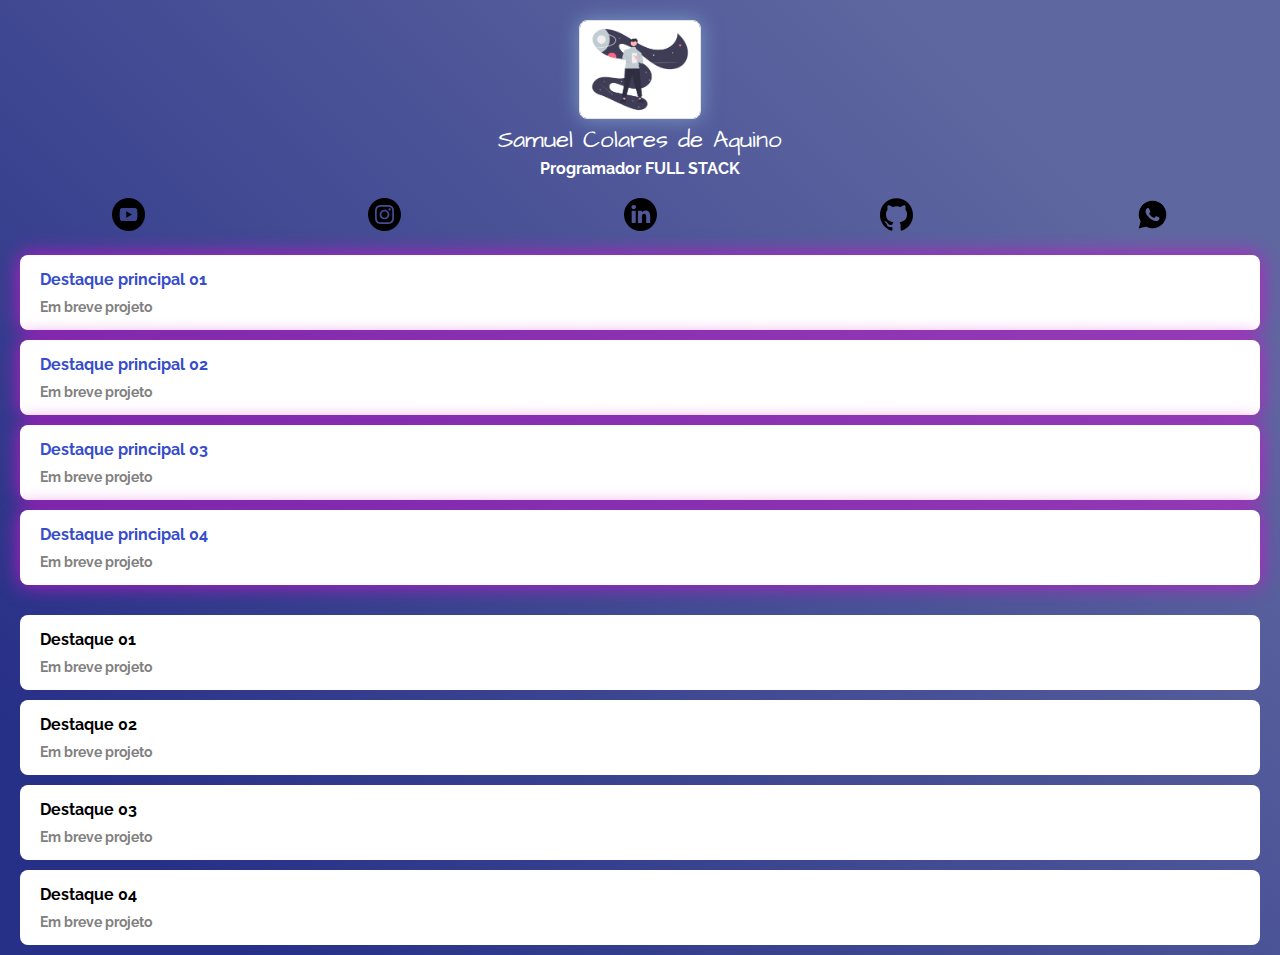
==== index.html @ 6c3ccef2 "ínicio do projeto" ====
<!DOCTYPE html>
<html lang="en">
<head>
  <meta charset="UTF-8">
  <meta name="viewport" content="width=device-width, initial-scale=1.0">
  <meta http-equiv="X-UA-Compatible" content="ie=edge">
  <title>Linktree</title>

  <link href="https://fonts.googleapis.com/css2?family=Architects+Daughter&family=Raleway&display=swap" rel="stylesheet">
  <link rel="stylesheet" href="css/style.css">

  <!-- Global site tag (gtag.js) - Google Analytics -->
  <script async src="https://www.googletagmanager.com/gtag/js?id=G-LH0NCLG7WM"></script>
  <script>
    window.dataLayer = window.dataLayer || [];
    function gtag(){dataLayer.push(arguments);}
    gtag('js', new Date());

    gtag('config', 'G-LH0NCLG7WM');
  </script>
</head>
<body>
<header>
    <div class="profile">
        <img src="img/img_profile.png" alt="profile_pic" class="avatar">
        <h1>Samuel Colares de Aquino</h1>
        <h2>Programador FULL STACK</h2>
    </div>
    <ul class="social">
        <li>
            <a href=""><img src="img/youtube.png" alt="youtube"></a>
        </li>
        <li>
            <a href=""><img src="img/insta.svg" alt="instagram"></a>
        </li>
        <li>
            <a href=""><img src="img/linkedin.svg" alt="linkedin"></a>
        </li>
        <li>
            <a href=""><img src="img/github.svg" alt="github"></a>
        </li>
        <li>
            <a href=""><img src="img/whatsapp.png" alt="whatsapp"></a>
        </li>

    </ul>
</header>
<main>
    <ul class="links-list">
        <li>
            <a href="https://cdn.dribbble.com/users/700645/screenshots/5529812/media/6a2aa7876a7af73ce98b87cf4aa4d6e6.gif" class="active">
                Destaque principal 01
                <span>Em breve projeto</span>
            </a>
        </li>
        <li>
            <a href="https://cdn.dribbble.com/users/700645/screenshots/5529812/media/6a2aa7876a7af73ce98b87cf4aa4d6e6.gif" class="active">
                Destaque principal 02
                <span>Em breve projeto</span>
            </a>
        </li>
        <li>
            <a href="https://cdn.dribbble.com/users/700645/screenshots/5529812/media/6a2aa7876a7af73ce98b87cf4aa4d6e6.gif" class="active"> 
                Destaque principal 03
                <span>Em breve projeto</span>
            </a>
        </li>
        <li>
            <a href="https://cdn.dribbble.com/users/700645/screenshots/5529812/media/6a2aa7876a7af73ce98b87cf4aa4d6e6.gif" class="active">
                Destaque principal 04
                <span>Em breve projeto</span>
            </a>
        </li>
    </ul>

    <ul class="links-list second">
        <li>
            <a href="https://cdn.dribbble.com/users/700645/screenshots/5529812/media/6a2aa7876a7af73ce98b87cf4aa4d6e6.gif">
                Destaque 01
                <span>Em breve projeto</span>
            </a>
        </li>
        <li>
            <a href="https://cdn.dribbble.com/users/700645/screenshots/5529812/media/6a2aa7876a7af73ce98b87cf4aa4d6e6.gif">
              Destaque 02
              <span>Em breve projeto</span>
            </a>
          </li>
          <li>
            <a href="https://cdn.dribbble.com/users/700645/screenshots/5529812/media/6a2aa7876a7af73ce98b87cf4aa4d6e6.gif">
              Destaque 03
              <span>Em breve projeto</span>
            </a>
          </li>
          <li>
            <a href="https://cdn.dribbble.com/users/700645/screenshots/5529812/media/6a2aa7876a7af73ce98b87cf4aa4d6e6.gif">
              Destaque 04
              <span>Em breve projeto</span>
            </a>
          </li>
    </ul>
</main>
</body>
</html>
---- css/style.css ----
*{
    margin: 0;
    padding: 0;
}


body {
    font-family: 'Raleway', sans-serif;
    color: white;
    background-image: linear-gradient(225deg, #5f67a0 17%, #273087 89%);
  }

.avatar{
    width: 120px;
    border-radius: 8px  ;
    border: 1.4px solid rgb(231, 226, 226);
    box-shadow: 0 0 20px rgba(121,155,196,1);
}

h1{
    font-family: 'Architects Daughter', cursive;
    font-weight: 100;
    font-size:24px;
    margin-bottom: 2px;
}

h2{
    font-size: 16px;
}

.profile {
    margin-top: 20px;
    text-align: center;
  }

.social{
    display: flex;
    justify-content: space-around;
    list-style: none;
    margin: 20px 0;
}

.social img{
    width: 33px;
}

.links-list{
    list-style: none;
}

.links-list li{
    margin:10px 20px;
    
}

.links-list li a {
    display: block;
    background: white;
    padding: 15px 20px;
    border-radius: 8px;
    text-decoration: none;
    color: black;
    font-weight: bold;
  }

  .links-list li a span {
    color: grey;
    display: block;
    margin-top: 10px;
    font-size: 14px;
  }

.links-list li a.active {
    box-shadow: 0 0 20px rgb(196, 23, 202);
    color: rgb(54,77,204);
  }
  
  .links-list.second {
    margin-top: 30px;
  }
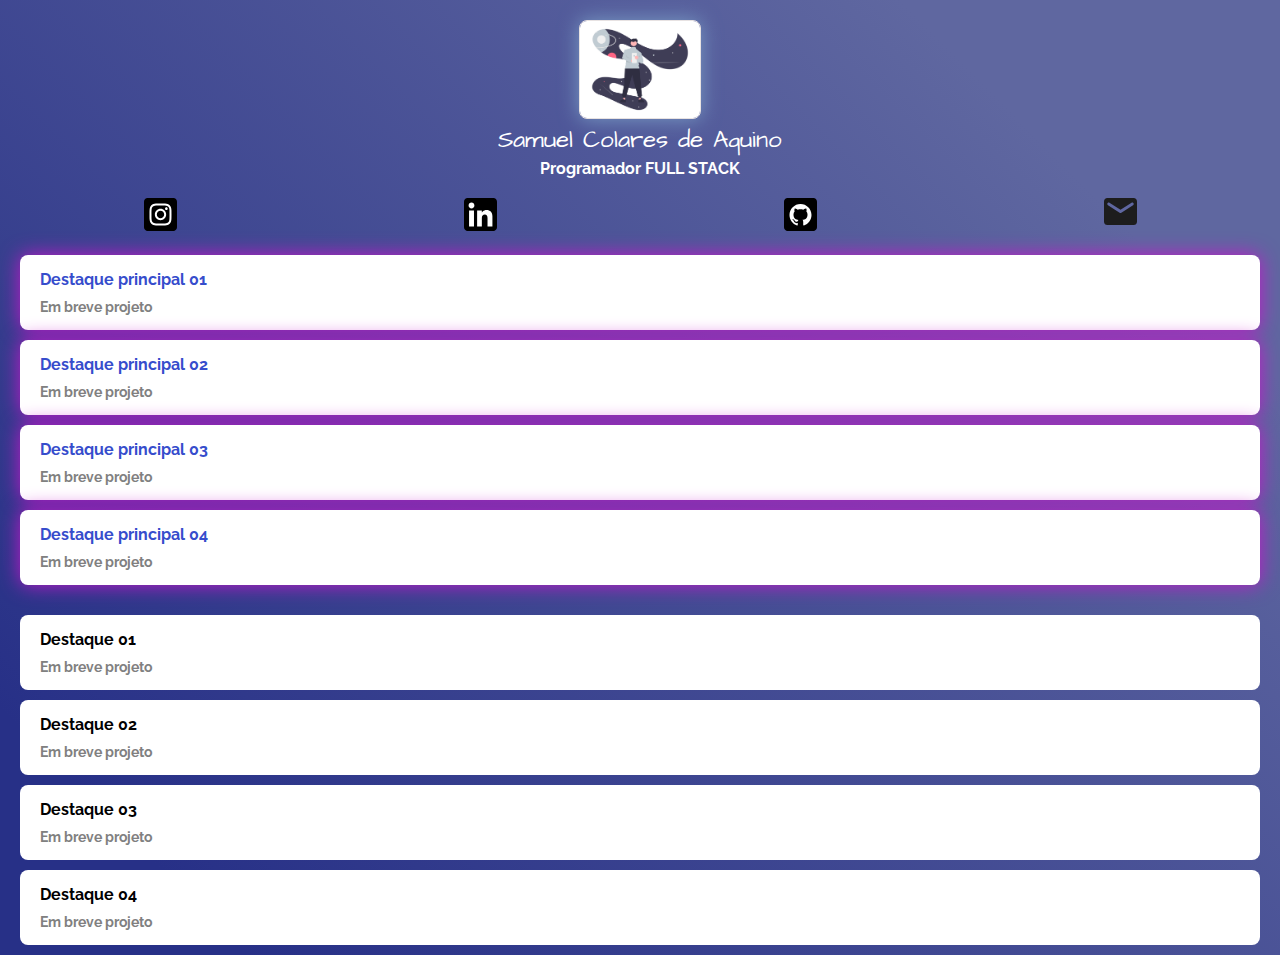
==== commit 9ae48321: "new icons and added links to buttons" ====
--- a/index.html
+++ b/index.html
@@ -9,15 +9,15 @@
   <link href="https://fonts.googleapis.com/css2?family=Architects+Daughter&family=Raleway&display=swap" rel="stylesheet">
   <link rel="stylesheet" href="css/style.css">
 
-  <!-- Global site tag (gtag.js) - Google Analytics -->
-  <script async src="https://www.googletagmanager.com/gtag/js?id=G-LH0NCLG7WM"></script>
-  <script>
-    window.dataLayer = window.dataLayer || [];
-    function gtag(){dataLayer.push(arguments);}
-    gtag('js', new Date());
+<!-- Google tag (gtag.js) -->
+<script async src="https://www.googletagmanager.com/gtag/js?id=G-T7XBH57RX7"></script>
+<script>
+  window.dataLayer = window.dataLayer || [];
+  function gtag(){dataLayer.push(arguments);}
+  gtag('js', new Date());
 
-    gtag('config', 'G-LH0NCLG7WM');
-  </script>
+  gtag('config', 'G-T7XBH57RX7');
+</script>
 </head>
 <body>
 <header>
@@ -27,21 +27,20 @@
         <h2>Programador FULL STACK</h2>
     </div>
     <ul class="social">
+       
         <li>
-            <a href=""><img src="img/youtube.png" alt="youtube"></a>
+            <a href="https://www.instagram.com/samuelcolares_/" target="_blank" rel="noopener noreferrer"><img src="img/insta.svg" alt="instagram"></a>
         </li>
         <li>
-            <a href=""><img src="img/insta.svg" alt="instagram"></a>
+            <a href="https://www.linkedin.com/in/samuelcolares/" target="_blank" rel="noopener noreferrer"><img src="img/linkedin.svg" alt="linkedin"></a>
         </li>
         <li>
-            <a href=""><img src="img/linkedin.svg" alt="linkedin"></a>
+            <a href="https://github.com/samuelcolares" target="_blank" rel="noopener noreferrer"><img src="img/github.svg" alt="github"></a>
         </li>
         <li>
-            <a href=""><img src="img/github.svg" alt="github"></a>
+            <a href="mailto:samuelcolaresdeaquino@gmail.com" target="_blank" rel="noopener noreferrer"><img src="img/email.svg" alt="e-mail"></a>
         </li>
-        <li>
-            <a href=""><img src="img/whatsapp.png" alt="whatsapp"></a>
-        </li>
+      
 
     </ul>
 </header>
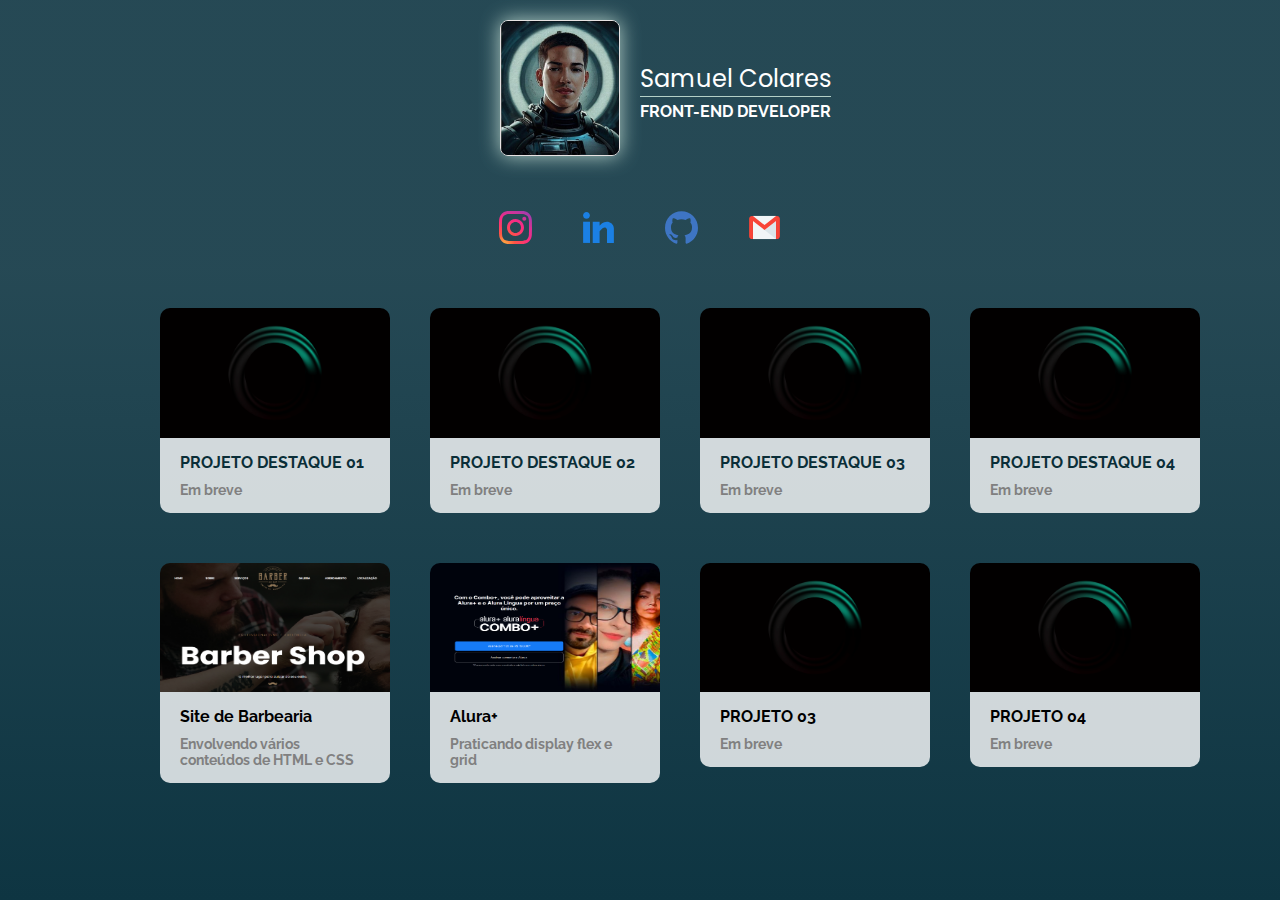
==== commit 8c364f89: "Patch 1.1" ====
--- a/index.html
+++ b/index.html
@@ -4,8 +4,9 @@
   <meta charset="UTF-8">
   <meta name="viewport" content="width=device-width, initial-scale=1.0">
   <meta http-equiv="X-UA-Compatible" content="ie=edge">
-  <title>Linktree</title>
-
+  <title>Samuel Colares - Linktree</title>
+  <link rel="shortcut icon" href="img/fav.png" type="image/x-icon">
+  <link rel="preconnect" href="https://fonts.googleapis.com"><link rel="preconnect" href="https://fonts.gstatic.com" crossorigin><link href="https://fonts.googleapis.com/css2?family=Poppins:wght@100;400;700&display=swap" rel="stylesheet">
   <link href="https://fonts.googleapis.com/css2?family=Architects+Daughter&family=Raleway&display=swap" rel="stylesheet">
   <link rel="stylesheet" href="css/style.css">
 
@@ -22,14 +23,14 @@
 <body>
 <header>
     <div class="profile">
-        <img src="img/img_profile.png" alt="profile_pic" class="avatar">
-        <h1>Samuel Colares de Aquino</h1>
-        <h2>Programador FULL STACK</h2>
+        <img src="img/img_profile.jpeg" alt="profile_pic" class="avatar">
+        <h1>Samuel Colares</h1>
+        <h2>FRONT-END DEVELOPER</h2>
     </div>
     <ul class="social">
        
         <li>
-            <a href="https://www.instagram.com/samuelcolares_/" target="_blank" rel="noopener noreferrer"><img src="img/insta.svg" alt="instagram"></a>
+            <a href="https://www.instagram.com/samuelcolares_/" target="_blank" rel="noopener noreferrer"><img src="img/instagram.svg" alt="instagram"></a>
         </li>
         <li>
             <a href="https://www.linkedin.com/in/samuelcolares/" target="_blank" rel="noopener noreferrer"><img src="img/linkedin.svg" alt="linkedin"></a>
@@ -45,59 +46,69 @@
     </ul>
 </header>
 <main>
-    <ul class="links-list">
-        <li>
-            <a href="https://cdn.dribbble.com/users/700645/screenshots/5529812/media/6a2aa7876a7af73ce98b87cf4aa4d6e6.gif" class="active">
-                Destaque principal 01
-                <span>Em breve projeto</span>
-            </a>
-        </li>
-        <li>
-            <a href="https://cdn.dribbble.com/users/700645/screenshots/5529812/media/6a2aa7876a7af73ce98b87cf4aa4d6e6.gif" class="active">
-                Destaque principal 02
-                <span>Em breve projeto</span>
-            </a>
-        </li>
-        <li>
-            <a href="https://cdn.dribbble.com/users/700645/screenshots/5529812/media/6a2aa7876a7af73ce98b87cf4aa4d6e6.gif" class="active"> 
-                Destaque principal 03
-                <span>Em breve projeto</span>
-            </a>
-        </li>
-        <li>
-            <a href="https://cdn.dribbble.com/users/700645/screenshots/5529812/media/6a2aa7876a7af73ce98b87cf4aa4d6e6.gif" class="active">
-                Destaque principal 04
-                <span>Em breve projeto</span>
-            </a>
-        </li>
-    </ul>
+    <div class="container-desktop">
+        <ul class="links-list">
+            <li class="shadow">
+                <img src="img/load.gif" alt="">
+                <a href="loading.html" class="active">
+                    PROJETO DESTAQUE 01
+                    <span>Em breve</span>
+                </a>
+            </li>
+            <li class="shadow">
+                <img src="img/load.gif" alt="">
+                <a href="loading.html" class="active">
+                    PROJETO DESTAQUE 02
+                    <span>Em breve</span>
+                </a>
+            </li>
+            <li class="shadow">
+                <img src="img/load.gif" alt="">
+                <a href="loading.html" class="active"> 
+                    PROJETO DESTAQUE 03
+                    <span>Em breve</span>
+                </a>
+            </li>
+            <li class="shadow">
+                <img href="" src="img/load.gif" alt="">
+                <a href="loading.html" class="active">
+                    PROJETO DESTAQUE 04
+                    <span>Em breve</span>
+                </a>
+            </li>
+        </ul>
 
-    <ul class="links-list second">
-        <li>
-            <a href="https://cdn.dribbble.com/users/700645/screenshots/5529812/media/6a2aa7876a7af73ce98b87cf4aa4d6e6.gif">
-                Destaque 01
-                <span>Em breve projeto</span>
-            </a>
-        </li>
-        <li>
-            <a href="https://cdn.dribbble.com/users/700645/screenshots/5529812/media/6a2aa7876a7af73ce98b87cf4aa4d6e6.gif">
-              Destaque 02
-              <span>Em breve projeto</span>
-            </a>
-          </li>
-          <li>
-            <a href="https://cdn.dribbble.com/users/700645/screenshots/5529812/media/6a2aa7876a7af73ce98b87cf4aa4d6e6.gif">
-              Destaque 03
-              <span>Em breve projeto</span>
-            </a>
-          </li>
-          <li>
-            <a href="https://cdn.dribbble.com/users/700645/screenshots/5529812/media/6a2aa7876a7af73ce98b87cf4aa4d6e6.gif">
-              Destaque 04
-              <span>Em breve projeto</span>
-            </a>
-          </li>
-    </ul>
+        <ul class="links-list second">
+            <li>
+                <img src="img/projeto-barber-shop.png" alt="">
+                <a href="https://samuelcolares.github.io/barbershop/">
+                    Site de Barbearia
+                    <span>Envolvendo vários conteúdos de HTML e CSS</span>
+                </a>
+            </li>
+            <li>
+                <img src="img/projeto-alura-plus.png" alt="">
+                <a href="https://samuelcolares.github.io/aluraplus/">
+                Alura+
+                <span>Praticando display flex e grid</span>
+                </a>
+            </li>
+            <li>
+                <img src="img/load.gif" alt="">
+                <a href="loading.html">
+                PROJETO 03
+                <span>Em breve</span>
+                </a>
+            </li>
+            <li>
+                <img src="img/load.gif" alt="">
+                <a href="loading.html">
+                PROJETO 04
+                <span>Em breve</span>
+                </a>
+            </li>
+        </ul>
+    </div>
 </main>
 </body>
 </html>--- a/css/style.css
+++ b/css/style.css
@@ -1,80 +1,186 @@
+:root{
+--primary-color:rgb(14, 53, 66);
+--secondary-color:rgb(102, 136, 133);
+--shadow-color:rgb(180, 208, 199);
+--text-color1:rgb(10, 46, 56);
+}
+
 *{
-    margin: 0;
-    padding: 0;
+  margin: 0;
+  padding: 0;
+  box-sizing: border-box;
 }
 
 
 body {
-    font-family: 'Raleway', sans-serif;
-    color: white;
-    background-image: linear-gradient(225deg, #5f67a0 17%, #273087 89%);
-  }
+  font-family: 'Raleway', sans-serif;
+  color: white;
+  /* background-image: linear-gradient(180deg, rgb(102, 136, 133) 11%, rgb(14, 53, 66) 89%); */
+  background-image: linear-gradient(180deg, rgba(14, 53, 66, 0.9) 30%, rgb(14, 53, 66) 100%, rgb(102, 136, 133) 100%);
+}
 
 .avatar{
-    width: 120px;
-    border-radius: 8px  ;
-    border: 1.4px solid rgb(231, 226, 226);
-    box-shadow: 0 0 20px rgba(121,155,196,1);
+  width: 200px;
+  border-radius: 8px  ;
+  border: 1.4px solid rgb(231, 226, 226);
+  box-shadow: 0 0 20px var(--shadow-color);
+  margin-bottom: 5px;
 }
 
 h1{
-    font-family: 'Architects Daughter', cursive;
-    font-weight: 100;
-    font-size:24px;
-    margin-bottom: 2px;
+  font-family: 'Poppins', sans-serif;
+  font-weight: 400;
+  font-size:24px;
+  margin-bottom: 2px;
 }
 
 h2{
-    font-size: 16px;
+  font-size: 16px;
 }
 
 .profile {
-    margin-top: 20px;
-    text-align: center;
-  }
+  margin-top: 20px;
+  text-align: center;
+}
+
+
 
 .social{
-    display: flex;
-    justify-content: space-around;
-    list-style: none;
-    margin: 20px 0;
+  display: flex;
+  justify-content: space-around;
+  list-style: none;
+  margin: 20px 0;
 }
 
 .social img{
-    width: 33px;
+  width: 33px;
 }
 
 .links-list{
-    list-style: none;
+  list-style: none;
 }
 
 .links-list li{
-    margin:10px 20px;
-    
+  margin:10px 20px;
+  
+}
+
+.links-list li img{
+display: none;
 }
 
 .links-list li a {
-    display: block;
-    background: white;
-    padding: 15px 20px;
-    border-radius: 8px;
-    text-decoration: none;
-    color: black;
-    font-weight: bold;
+  display: block;
+  background: rgba(255,255,255,.8);
+  padding: 15px 20px;
+  border-radius: 8px;
+  text-decoration: none;
+  color: black;
+  font-weight: bold;
+}
+
+.links-list li a span {
+  color: grey;
+  display: block;
+  margin-top: 10px;
+  font-size: 14px;
+}
+
+.links-list li a.active {
+
+  color: var(--text-color1);
+}
+
+.links-list.second {
+  margin-top: 30px;
+}
+
+@media (min-width: 768px) {
+
+  body{
+    height: 100vh;
+
+  }
+  .profile{
+    display: grid;
+    grid-template-columns: 1fr 1fr;
+    text-align: left;
+    margin-top: 0;
+    padding-top: 20px;
   }
 
-  .links-list li a span {
-    color: grey;
+  .profile h1{
+    border-bottom: 1px solid var(--shadow-color);
+    width: fit-content;
+    align-self: end;
+    margin-bottom: 5px;
+  }
+  
+  .avatar{
     display: block;
-    margin-top: 10px;
-    font-size: 14px;
+    width: 120px;
+    grid-row: span 2;
+    justify-self: end;
+    margin-right: 20px;
   }
 
-.links-list li a.active {
-    box-shadow: 0 0 20px rgb(196, 23, 202);
-    color: rgb(54,77,204);
+  .social{
+    justify-content: center;
   }
-  
-  .links-list.second {
-    margin-top: 30px;
-  }+
+  .social li{
+    margin: 30px 0;
+    margin-right: 50px;
+  }
+  .social li:last-child{
+    margin-right: 0;
+  }
+
+  .container-desktop{
+    width: 1000px;
+    margin: 0 auto;
+  }
+
+  .links-list{
+    display: grid;
+    grid-template-columns: repeat(4, 1fr);
+  }
+  .links-list li{
+    width: 230px;
+    transition: 200ms;
+  }
+
+  .links-list li:hover{
+    transform: scale(1.4);
+  }
+
+  .links-list li img{
+    display: block;
+    border-radius: 10px 10px 0 0;
+    width: 100%;
+    max-height: 129.38px;
+  }
+  .links-list li.shadow{
+    animation: shadoweffect 800ms ease-in infinite alternate;
+
+    border-radius: 10px;
+  }
+
+  .links-list li a{
+    border-radius: 0 0 10px 10px;
+  }
+}
+
+@media (max-width: 768px){
+  .links-list li a.active{
+    box-shadow: 0 0 15px var(--shadow-color);
+  }
+}
+
+@keyframes shadoweffect {
+  0%{
+    box-shadow: 0 0 10px var(--shadow-color);
+  }
+ 
+  100%{box-shadow: 0 0 20px var(--shadow-color);}
+}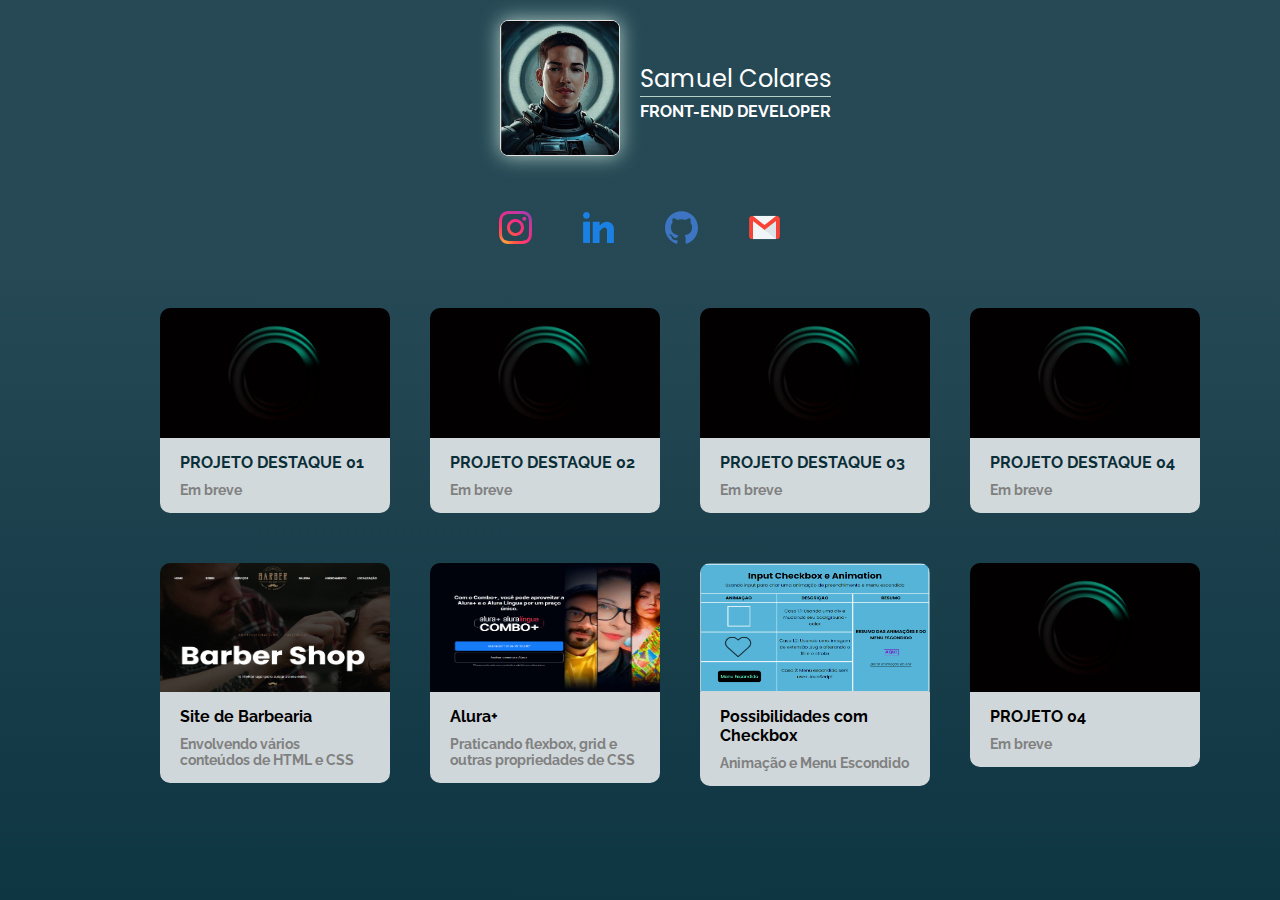
==== commit e0c83eb1: "Add files via upload" ====
--- a/index.html
+++ b/index.html
@@ -90,14 +90,14 @@
                 <img src="img/projeto-alura-plus.png" alt="">
                 <a href="https://samuelcolares.github.io/aluraplus/">
                 Alura+
-                <span>Praticando display flex e grid</span>
+                <span>Praticando flexbox, grid e outras propriedades de CSS</span>
                 </a>
             </li>
             <li>
-                <img src="img/load.gif" alt="">
-                <a href="loading.html">
-                PROJETO 03
-                <span>Em breve</span>
+                <img src="img/dica-checkbox.png" alt="">
+                <a href="https://samuelcolares.github.io/checkboxtips/">
+                Possibilidades com Checkbox
+                <span>Animação e Menu Escondido </span>
                 </a>
             </li>
             <li>
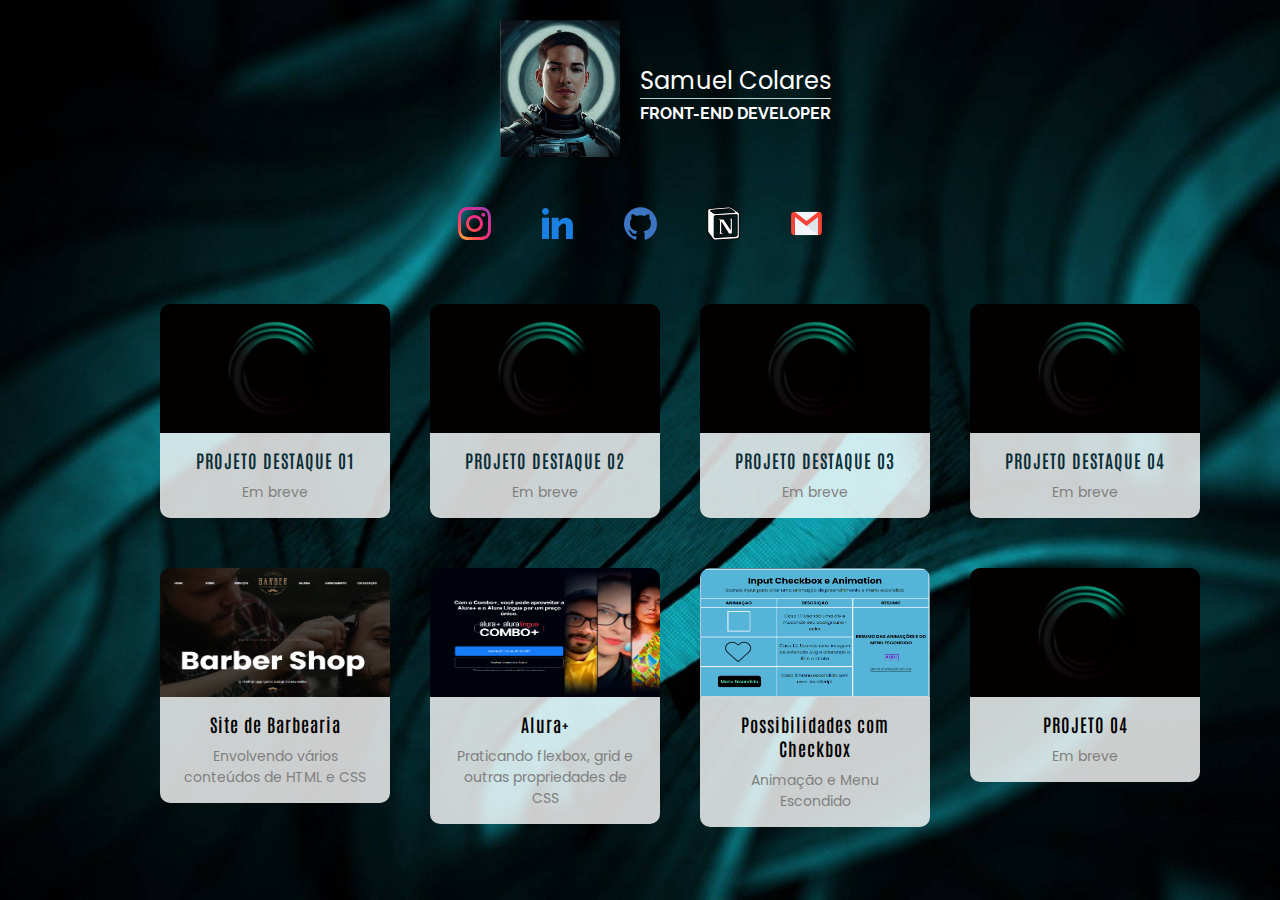
==== commit 2d144c27: "2.1v" ====
--- a/index.html
+++ b/index.html
@@ -1,114 +1,133 @@
 <!DOCTYPE html>
 <html lang="en">
+
 <head>
-  <meta charset="UTF-8">
-  <meta name="viewport" content="width=device-width, initial-scale=1.0">
-  <meta http-equiv="X-UA-Compatible" content="ie=edge">
-  <title>Samuel Colares - Linktree</title>
-  <link rel="shortcut icon" href="img/fav.png" type="image/x-icon">
-  <link rel="preconnect" href="https://fonts.googleapis.com"><link rel="preconnect" href="https://fonts.gstatic.com" crossorigin><link href="https://fonts.googleapis.com/css2?family=Poppins:wght@100;400;700&display=swap" rel="stylesheet">
-  <link href="https://fonts.googleapis.com/css2?family=Architects+Daughter&family=Raleway&display=swap" rel="stylesheet">
-  <link rel="stylesheet" href="css/style.css">
+    <meta charset="UTF-8">
+    <meta name="viewport" content="width=device-width, initial-scale=1.0">
+    <meta http-equiv="X-UA-Compatible" content="ie=edge">
+    <title>Samuel Colares - Linktree</title>
+    <link rel="shortcut icon" href="img/fav.svg" type="image/x-icon">
+    <link rel="preconnect" href="https://fonts.googleapis.com">
+    <link rel="preconnect" href="https://fonts.gstatic.com" crossorigin>
+    <link href="https://fonts.googleapis.com/css2?family=Poppins:wght@100;400;700&display=swap" rel="stylesheet">
+    <link href="https://fonts.googleapis.com/css2?family=Architects+Daughter&family=Raleway&display=swap"
+        rel="stylesheet">
+    <link href="https://fonts.googleapis.com/css2?family=Antonio:wght@400;600&display=swap" rel="stylesheet">
+    <link rel="stylesheet" href="css/style.css">
 
-<!-- Google tag (gtag.js) -->
-<script async src="https://www.googletagmanager.com/gtag/js?id=G-T7XBH57RX7"></script>
-<script>
-  window.dataLayer = window.dataLayer || [];
-  function gtag(){dataLayer.push(arguments);}
-  gtag('js', new Date());
+    <!-- Google tag (gtag.js) -->
+    <script async src="https://www.googletagmanager.com/gtag/js?id=G-T7XBH57RX7"></script>
+    <script>
+        window.dataLayer = window.dataLayer || [];
+        function gtag() { dataLayer.push(arguments); }
+        gtag('js', new Date());
 
-  gtag('config', 'G-T7XBH57RX7');
-</script>
+        gtag('config', 'G-T7XBH57RX7');
+    </script>
 </head>
+
 <body>
-<header>
-    <div class="profile">
-        <img src="img/img_profile.jpeg" alt="profile_pic" class="avatar">
-        <h1>Samuel Colares</h1>
-        <h2>FRONT-END DEVELOPER</h2>
-    </div>
-    <ul class="social">
-       
-        <li>
-            <a href="https://www.instagram.com/samuelcolares_/" target="_blank" rel="noopener noreferrer"><img src="img/instagram.svg" alt="instagram"></a>
-        </li>
-        <li>
-            <a href="https://www.linkedin.com/in/samuelcolares/" target="_blank" rel="noopener noreferrer"><img src="img/linkedin.svg" alt="linkedin"></a>
-        </li>
-        <li>
-            <a href="https://github.com/samuelcolares" target="_blank" rel="noopener noreferrer"><img src="img/github.svg" alt="github"></a>
-        </li>
-        <li>
-            <a href="mailto:samuelcolaresdeaquino@gmail.com" target="_blank" rel="noopener noreferrer"><img src="img/email.svg" alt="e-mail"></a>
-        </li>
-      
+    <header>
+        <div class="profile">
+            <img src="img/img_profile.jpeg" alt="profile_pic" class="avatar">
+            <div class="child">
+                <img src="img/green-background.jpg" class="grand-child">
+                <img src="img/img_profile.png" alt="" class="sss">
+            </div>
+            <h1>Samuel Colares</h1>
+            <h2>FRONT-END DEVELOPER</h2>
+        </div>
+        <ul class="social">
 
-    </ul>
-</header>
-<main>
-    <div class="container-desktop">
-        <ul class="links-list">
-            <li class="shadow">
-                <img src="img/load.gif" alt="">
-                <a href="loading.html" class="active">
-                    PROJETO DESTAQUE 01
-                    <span>Em breve</span>
-                </a>
-            </li>
-            <li class="shadow">
-                <img src="img/load.gif" alt="">
-                <a href="loading.html" class="active">
-                    PROJETO DESTAQUE 02
-                    <span>Em breve</span>
-                </a>
-            </li>
-            <li class="shadow">
-                <img src="img/load.gif" alt="">
-                <a href="loading.html" class="active"> 
-                    PROJETO DESTAQUE 03
-                    <span>Em breve</span>
-                </a>
-            </li>
-            <li class="shadow">
-                <img href="" src="img/load.gif" alt="">
-                <a href="loading.html" class="active">
-                    PROJETO DESTAQUE 04
-                    <span>Em breve</span>
-                </a>
-            </li>
-        </ul>
-
-        <ul class="links-list second">
             <li>
-                <img src="img/projeto-barber-shop.png" alt="">
-                <a href="https://samuelcolares.github.io/barbershop/">
-                    Site de Barbearia
-                    <span>Envolvendo vários conteúdos de HTML e CSS</span>
-                </a>
+                <a href="https://www.instagram.com/samuelcolares_/" target="_blank" rel="noopener noreferrer"><img
+                        src="img/instagram.svg" alt="instagram"></a>
             </li>
             <li>
-                <img src="img/projeto-alura-plus.png" alt="">
-                <a href="https://samuelcolares.github.io/aluraplus/">
-                Alura+
-                <span>Praticando flexbox, grid e outras propriedades de CSS</span>
-                </a>
+                <a href="https://www.linkedin.com/in/samuelcolares/" target="_blank" rel="noopener noreferrer"><img
+                        src="img/linkedin.svg" alt="linkedin"></a>
             </li>
             <li>
-                <img src="img/dica-checkbox.png" alt="">
-                <a href="https://samuelcolares.github.io/checkboxtips/">
-                Possibilidades com Checkbox
-                <span>Animação e Menu Escondido </span>
-                </a>
+                <a href="https://github.com/samuelcolares" target="_blank" rel="noopener noreferrer"><img
+                        src="img/github.svg" alt="github"></a>
             </li>
             <li>
-                <img src="img/load.gif" alt="">
-                <a href="loading.html">
-                PROJETO 04
-                <span>Em breve</span>
-                </a>
+                <a href="https://samuelcolares.notion.site/Lista-de-Resumos-85b8511618954b91bd26c92404d9dec3"
+                    target="_blank" rel="noopener noreferrer"><img src="img/notion2.svg" alt="notion"></a>
             </li>
+            <li>
+                <a href="mailto:samuelcolaresdeaquino@gmail.com" target="_blank" rel="noopener noreferrer"><img
+                        src="img/email.svg" alt="e-mail"></a>
+            </li>
+
+
         </ul>
-    </div>
-</main>
+    </header>
+    <main>
+        <div class="container-desktop">
+            <ul class="links-list">
+                <li class="shadow">
+                    <img src="img/load.gif" alt="">
+                    <a href="loading.html" class="active">
+                        PROJETO DESTAQUE 01
+                        <span>Em breve</span>
+                    </a>
+                </li>
+                <li class="shadow">
+                    <img src="img/load.gif" alt="">
+                    <a href="loading.html" class="active">
+                        PROJETO DESTAQUE 02
+                        <span>Em breve</span>
+                    </a>
+                </li>
+                <li class="shadow">
+                    <img src="img/load.gif" alt="">
+                    <a href="loading.html" class="active">
+                        PROJETO DESTAQUE 03
+                        <span>Em breve</span>
+                    </a>
+                </li>
+                <li class="shadow">
+                    <img href="" src="img/load.gif" alt="">
+                    <a href="loading.html" class="active">
+                        PROJETO DESTAQUE 04
+                        <span>Em breve</span>
+                    </a>
+                </li>
+            </ul>
+
+            <ul class="links-list second">
+                <li>
+                    <img src="img/projeto-barber-shop.png" alt="">
+                    <a href="https://samuelcolares.github.io/barbershop/">
+                        Site de Barbearia
+                        <span>Envolvendo vários conteúdos de HTML e CSS</span>
+                    </a>
+                </li>
+                <li>
+                    <img src="img/projeto-alura-plus.png" alt="">
+                    <a href="https://samuelcolares.github.io/aluraplus/">
+                        Alura+
+                        <span>Praticando flexbox, grid e outras propriedades de CSS</span>
+                    </a>
+                </li>
+                <li>
+                    <img src="img/dica-checkbox.png" alt="">
+                    <a href="https://samuelcolares.github.io/checkboxtips/">
+                        Possibilidades com Checkbox
+                        <span>Animação e Menu Escondido </span>
+                    </a>
+                </li>
+                <li>
+                    <img src="img/load.gif" alt="">
+                    <a href="loading.html">
+                        PROJETO 04
+                        <span>Em breve</span>
+                    </a>
+                </li>
+            </ul>
+        </div>
+    </main>
 </body>
+
 </html>--- a/css/style.css
+++ b/css/style.css
@@ -15,16 +15,68 @@
 body {
   font-family: 'Raleway', sans-serif;
   color: white;
-  /* background-image: linear-gradient(180deg, rgb(102, 136, 133) 11%, rgb(14, 53, 66) 89%); */
-  background-image: linear-gradient(180deg, rgba(14, 53, 66, 0.9) 30%, rgb(14, 53, 66) 100%, rgb(102, 136, 133) 100%);
+  min-height: 100vh;
+  background-image: url(../img/green-background.jpg);
+  background-position: center center;
+  background-size: cover;
+}
+
+.child{
+  position: relative;
+  width: 200px;
+  display: flex;
+  align-items: flex-end;
+  overflow: hidden;
+  aspect-ratio: 1 / 1.5;
+  animation: qqq 6s linear forwards;
+  margin: 0 auto;
+}
+
+.grand-child{
+  width: 100%;
+  aspect-ratio: 1;
+  object-fit: cover;
+  animation: bbb 3s linear forwards, zzz 1s linear 4s infinite alternate;
 }
 
 .avatar{
-  width: 200px;
-  border-radius: 8px  ;
-  border: 1.4px solid rgb(231, 226, 226);
-  box-shadow: 0 0 20px var(--shadow-color);
-  margin-bottom: 5px;
+  display: none;
+}
+
+.child .sss{
+  width: 100%;
+  position: absolute;
+  top: 55px;
+  transform: scale(1.3);
+}
+
+@keyframes bbb {
+  0%{
+      border-radius: 0% 0% 0% 0%;
+  }
+  100%{
+      border-radius: 50% 50% 0 0;
+      filter: drop-shadow(0px 0px 5px white) blur(0.01em);
+  }
+  
+}
+
+@keyframes zzz {
+  0%{
+      filter: drop-shadow(0px 0px 5px white) blur(00.01em); 
+  }
+  100%{
+      filter: drop-shadow(0px 0px 8px white) blur(0);
+  }
+}
+
+@keyframes qqq {
+  0%{
+      border-radius: 0% 0% 0% 0%;
+  }
+  100%{
+      border-radius: 0 0 50vw 50vw;
+  }
 }
 
 h1{
@@ -32,6 +84,7 @@
   font-weight: 400;
   font-size:24px;
   margin-bottom: 2px;
+  margin-top: 10px;
 }
 
 h2{
@@ -76,14 +129,23 @@
   border-radius: 8px;
   text-decoration: none;
   color: black;
-  font-weight: bold;
-}
+  font-weight: 600;
+  text-align: center;
+  font-family: 'antonio';
+  letter-spacing: 1px;
+  font-size: 18px
+
+}
+
 
 .links-list li a span {
   color: grey;
   display: block;
   margin-top: 10px;
   font-size: 14px;
+  font-weight: 400;
+  letter-spacing: normal;
+  font-family: 'poppins';
 }
 
 .links-list li a.active {
@@ -98,7 +160,7 @@
 @media (min-width: 768px) {
 
   body{
-    height: 100vh;
+    min-height: 100vh;
 
   }
   .profile{
@@ -114,6 +176,10 @@
     width: fit-content;
     align-self: end;
     margin-bottom: 5px;
+  }
+
+  .child{
+    display: none;
   }
   
   .avatar{
@@ -126,14 +192,12 @@
 
   .social{
     justify-content: center;
+    gap: 50px;
   }
 
   .social li{
     margin: 30px 0;
-    margin-right: 50px;
-  }
-  .social li:last-child{
-    margin-right: 0;
+
   }
 
   .container-desktop{
@@ -173,7 +237,22 @@
 
 @media (max-width: 768px){
   .links-list li a.active{
-    box-shadow: 0 0 15px var(--shadow-color);
+    box-shadow: 0 0 8px var(--shadow-color);
+  }
+  /* .profile h1{
+    border-bottom: 1px solid white;
+    width: fit-content;
+    margin: 10px auto 10px auto;
+  } */
+  .profile h1::after{
+    content: '';
+    display: block;
+    margin: 2px auto .3em auto;
+    width: 12.8ch;
+    height: 2px;
+    background: linear-gradient(90deg, rgb(1, 19, 19), rgb(3, 51, 55), rgb(8, 149, 159), rgb(1, 19, 19), rgb(3, 51, 55), rgb(8, 149, 159), rgb(1, 19, 19), rgb(3, 51, 55), rgb(8, 149, 159),rgb(1, 19, 19));
+    background-size: 500%;
+    animation: ggg 20s linear infinite;
   }
 }
 
@@ -183,4 +262,13 @@
   }
  
   100%{box-shadow: 0 0 20px var(--shadow-color);}
+}
+
+@keyframes ggg{
+  0%{
+    background-position: 0 0;
+  }
+  100%{
+    background-position: 500% 0;
+  }
 }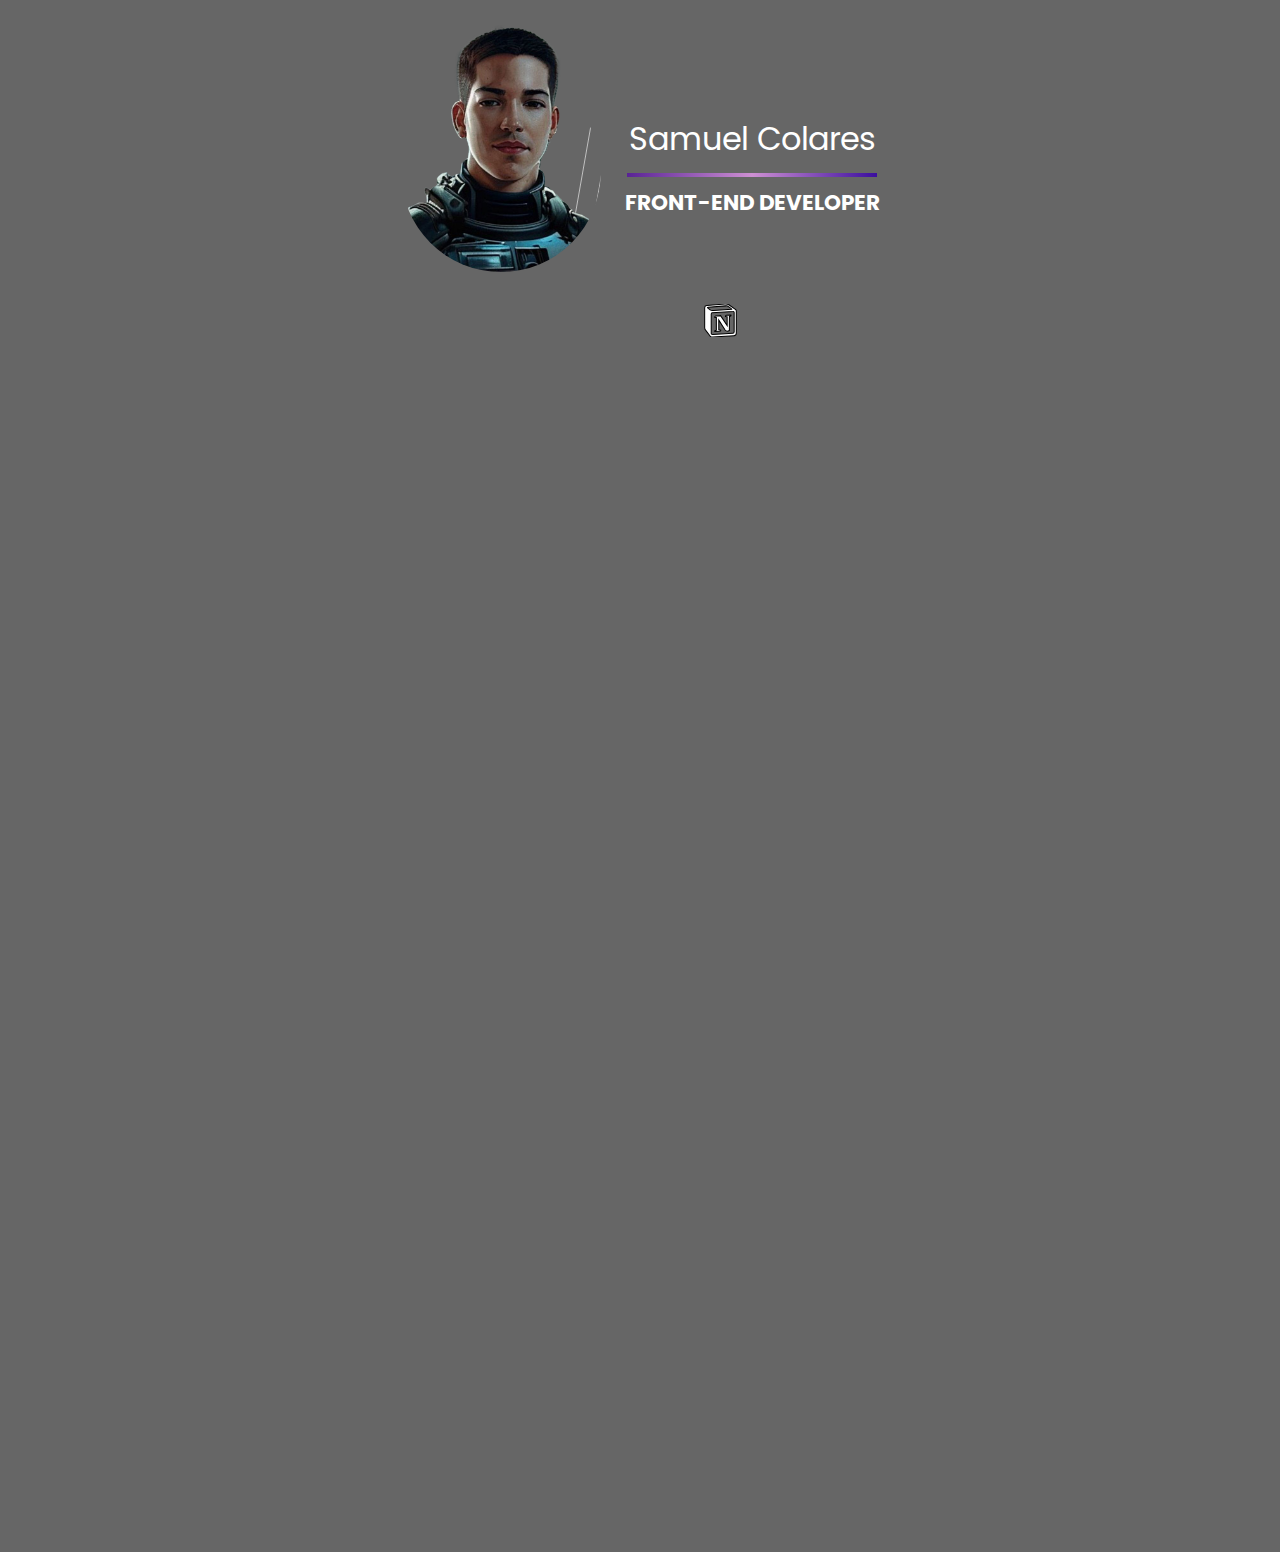
==== commit a71c84bb: "v3" ====
--- a/index.html
+++ b/index.html
@@ -13,7 +13,6 @@
     <link href="https://fonts.googleapis.com/css2?family=Architects+Daughter&family=Raleway&display=swap"
         rel="stylesheet">
     <link href="https://fonts.googleapis.com/css2?family=Antonio:wght@400;600&display=swap" rel="stylesheet">
-    <link rel="stylesheet" href="css/style.css">
 
     <!-- Google tag (gtag.js) -->
     <script async src="https://www.googletagmanager.com/gtag/js?id=G-T7XBH57RX7"></script>
@@ -24,110 +23,128 @@
 
         gtag('config', 'G-T7XBH57RX7');
     </script>
+    <script src="https://kit.fontawesome.com/50da175140.js" crossorigin="anonymous"></script>
+    <link rel="stylesheet" href="css/style.css">
 </head>
 
 <body>
-    <header>
-        <div class="profile">
-            <img src="img/img_profile.jpeg" alt="profile_pic" class="avatar">
-            <div class="child">
-                <img src="img/green-background.jpg" class="grand-child">
-                <img src="img/img_profile.png" alt="" class="sss">
+    <div class="background-mask">
+        <header>
+            <div class="profile">
+                <div class="profile-avatar">
+                    <img src="img/green-background.jpg" class="profile-avatar__background mobile">
+                    <img src="img/alt-background.jpg" class="profile-avatar__background desktop">
+                    <img src="img/img_profile.png" alt="" class="profile-avatar__avatar">
+                </div>
+                <div class="profile-text">
+                    <h1 class="profile-text__name">Samuel Colares</h1>
+                    <h2 class="profile-text__function">FRONT-END DEVELOPER</h2>
+                </div>
             </div>
-            <h1>Samuel Colares</h1>
-            <h2>FRONT-END DEVELOPER</h2>
-        </div>
-        <ul class="social">
+            <ul class="social-icons">
 
-            <li>
-                <a href="https://www.instagram.com/samuelcolares_/" target="_blank" rel="noopener noreferrer"><img
-                        src="img/instagram.svg" alt="instagram"></a>
-            </li>
-            <li>
-                <a href="https://www.linkedin.com/in/samuelcolares/" target="_blank" rel="noopener noreferrer"><img
-                        src="img/linkedin.svg" alt="linkedin"></a>
-            </li>
-            <li>
-                <a href="https://github.com/samuelcolares" target="_blank" rel="noopener noreferrer"><img
-                        src="img/github.svg" alt="github"></a>
-            </li>
-            <li>
-                <a href="https://samuelcolares.notion.site/Lista-de-Resumos-85b8511618954b91bd26c92404d9dec3"
-                    target="_blank" rel="noopener noreferrer"><img src="img/notion2.svg" alt="notion"></a>
-            </li>
-            <li>
-                <a href="mailto:samuelcolaresdeaquino@gmail.com" target="_blank" rel="noopener noreferrer"><img
-                        src="img/email.svg" alt="e-mail"></a>
-            </li>
+                <li class="social-icons__item">
+                    <a class="social-icons__link" href="https://www.instagram.com/samuelcolares_/" target="_blank"
+                        rel="noopener noreferrer"><i class="fa-brands fa-instagram icon"></i></a>
+                </li>
+
+                <li class="social-icons__item">
+                    <a class="social-icons__link" href="https://www.linkedin.com/in/samuelcolares/" target="_blank"
+                        rel="noopener noreferrer">
+                        <i class="fa-brands fa-linkedin-in icon"></i>
+                    </a>
+                </li>
+
+                <li class="social-icons__item">
+                    <a class="social-icons__link" href="https://github.com/samuelcolares" target="_blank"
+                        rel="noopener noreferrer"><i class="fa-brands fa-github icon"></i></a>
+                </li>
+                <li class="social-icons__item">
+                    <a class="social-icons__link"
+                        href="https://samuelcolares.notion.site/Lista-de-Resumos-85b8511618954b91bd26c92404d9dec3"
+                        target="_blank" rel="noopener noreferrer"><img src="img/notion2.svg" alt="notion"></a>
+                </li>
+                <li class="social-icons__item">
+                    <a class="social-icons__link" href="mailto:samuelcolaresdeaquino@gmail.com" target="_blank"
+                        rel="noopener noreferrer"><i class="fa-solid fa-envelope icon"></i></a>
+                </li>
 
 
-        </ul>
-    </header>
-    <main>
-        <div class="container-desktop">
-            <ul class="links-list">
-                <li class="shadow">
-                    <img src="img/load.gif" alt="">
-                    <a href="loading.html" class="active">
-                        PROJETO DESTAQUE 01
-                        <span>Em breve</span>
-                    </a>
-                </li>
-                <li class="shadow">
-                    <img src="img/load.gif" alt="">
-                    <a href="loading.html" class="active">
-                        PROJETO DESTAQUE 02
-                        <span>Em breve</span>
-                    </a>
-                </li>
-                <li class="shadow">
-                    <img src="img/load.gif" alt="">
-                    <a href="loading.html" class="active">
-                        PROJETO DESTAQUE 03
-                        <span>Em breve</span>
-                    </a>
-                </li>
-                <li class="shadow">
-                    <img href="" src="img/load.gif" alt="">
-                    <a href="loading.html" class="active">
-                        PROJETO DESTAQUE 04
-                        <span>Em breve</span>
-                    </a>
-                </li>
             </ul>
+        </header>
+        <main>
+            <div class="container-desktop">
+                <ul class="projects-list principal">
+                    <li class="projects-list__item">
+                        <img src="img/load.gif" alt="" class="test">
+                        <a class="projects-list__link active" href="loading.html">
+                            <h2 class="project-title">PROJETO DESTAQUE 01</h2>
+                            <span class="project-subtitle">Em breve</span>
+                        </a>
+                    </li>
+                    <li class="projects-list__item">
+                        <img src="img/load.gif" alt="" class="test">
+                        <a class="projects-list__link active" href="loading.html">
+                            <h2 class="project-title">PROJETO DESTAQUE 02</h2>
+                            <span class="project-subtitle">Em breve</span>
+                        </a>
+                    </li>
+                    <li class="projects-list__item">
+                        <img src="img/load.gif" alt="" class="test">
+                        <a class="projects-list__link active" href="loading.html">
+                            <h2 class="project-title">PROJETO DESTAQUE 03</h2>
+                            <span class="project-subtitle">Em breve</span>
+                        </a>
+                    </li>
+                    <li class="projects-list__item">
+                        <img href="" src="img/load.gif" alt="" class="test">
+                        <a class="projects-list__link active" href="loading.html">
+                            <h2 class="project-title">PROJETO DESTAQUE 04</h2>
+                            <span class="project-subtitle">Em breve</span>
+                        </a>
+                    </li>
+                </ul>
 
-            <ul class="links-list second">
-                <li>
-                    <img src="img/projeto-barber-shop.png" alt="">
-                    <a href="https://samuelcolares.github.io/barbershop/">
-                        Site de Barbearia
-                        <span>Envolvendo vários conteúdos de HTML e CSS</span>
-                    </a>
-                </li>
-                <li>
-                    <img src="img/projeto-alura-plus.png" alt="">
-                    <a href="https://samuelcolares.github.io/aluraplus/">
-                        Alura+
-                        <span>Praticando flexbox, grid e outras propriedades de CSS</span>
-                    </a>
-                </li>
-                <li>
-                    <img src="img/dica-checkbox.png" alt="">
-                    <a href="https://samuelcolares.github.io/checkboxtips/">
-                        Possibilidades com Checkbox
-                        <span>Animação e Menu Escondido </span>
-                    </a>
-                </li>
-                <li>
-                    <img src="img/load.gif" alt="">
-                    <a href="loading.html">
-                        PROJETO 04
-                        <span>Em breve</span>
-                    </a>
-                </li>
-            </ul>
-        </div>
-    </main>
+                <ul class="projects-list second">
+                    <li class="projects-list__item">
+                        <img src="img/projeto-barber-shop.png" alt="" class="test">
+                        <a class="projects-list__link" href="https://samuelcolares.github.io/barbershop/">
+                            <h2 class="project-title">Site de Barbearia</h2>
+                            <span class="project-subtitle">Envolvendo vários conteúdos de HTML e CSS</span>
+                        </a>
+                    </li>
+                    <li class="projects-list__item">
+                        <img src="img/projeto-alura-plus.png" alt="" class="test">
+                        <a class="projects-list__link" href="https://samuelcolares.github.io/aluraplus/">
+                            <h2 class="project-title">Alura+</h2>
+                            <span class="project-subtitle">Praticando flexbox, grid e outras propriedades de CSS</span>
+                        </a>
+                    </li>
+                    <li class="projects-list__item">
+                        <img src="img/dica-checkbox.png" alt="" class="test">
+                        <a class="projects-list__link" href="https://samuelcolares.github.io/checkboxtips/">
+                            <h2 class="project-title">Possibilidades com Checkbox</h2>
+                            <span class="project-subtitle">Animação e Menu Escondido utilizando input tipo checkbox</span>
+                        </a>
+                    </li>
+                    <li class="projects-list__item">
+                        <img src="img/projeto-alura-books.png" alt="" class="test">
+                        <a class="projects-list__link" href="https://samuelcolares.github.io/alura-books/">
+                            <h2 class="project-title">Alura Books</h2>
+                            <span class="project-subtitle">Site feito com implementação de <b>Swiper.js</b> e 3 media queries</span>
+                        </a>
+                    </li>
+                    <li class="projects-list__item">
+                        <img src="img/projeto-optimus-tech.png" alt="" class="test">
+                        <a class="projects-list__link" href="https://samuelcolares.github.io/alura-7-days-of-code-html-css-challenge/">
+                            <h2 class="project-title">7 days of code HTML e CSS</h2>
+                            <span class="project-subtitle">Desafio da Alura pela conclusão do curso de HTML e CSS</span>
+                        </a>
+                    </li>
+                </ul>
+            </div>
+        </main>
+    </div>
 </body>
 
 </html>--- a/css/style.css
+++ b/css/style.css
@@ -1,274 +1,19 @@
-:root{
---primary-color:rgb(14, 53, 66);
---secondary-color:rgb(102, 136, 133);
---shadow-color:rgb(180, 208, 199);
---text-color1:rgb(10, 46, 56);
+@import url(../css/animations.css);
+@import url(../css/header.css);
+@import url(../css/projects.css);
+@import url(../css/mobile.css);
+
+:root {
+    --primary-color: rgb(14, 53, 66);
+    --secondary-color: rgb(102, 136, 133);
+    --shadow-color: rgb(180, 208, 199);
+    --text-color1: rgb(10, 46, 56);
 }
 
-*{
-  margin: 0;
-  padding: 0;
-  box-sizing: border-box;
+* {
+    margin: 0;
+    padding: 0;
+    box-sizing: border-box;
 }
 
 
-body {
-  font-family: 'Raleway', sans-serif;
-  color: white;
-  min-height: 100vh;
-  background-image: url(../img/green-background.jpg);
-  background-position: center center;
-  background-size: cover;
-}
-
-.child{
-  position: relative;
-  width: 200px;
-  display: flex;
-  align-items: flex-end;
-  overflow: hidden;
-  aspect-ratio: 1 / 1.5;
-  animation: qqq 6s linear forwards;
-  margin: 0 auto;
-}
-
-.grand-child{
-  width: 100%;
-  aspect-ratio: 1;
-  object-fit: cover;
-  animation: bbb 3s linear forwards, zzz 1s linear 4s infinite alternate;
-}
-
-.avatar{
-  display: none;
-}
-
-.child .sss{
-  width: 100%;
-  position: absolute;
-  top: 55px;
-  transform: scale(1.3);
-}
-
-@keyframes bbb {
-  0%{
-      border-radius: 0% 0% 0% 0%;
-  }
-  100%{
-      border-radius: 50% 50% 0 0;
-      filter: drop-shadow(0px 0px 5px white) blur(0.01em);
-  }
-  
-}
-
-@keyframes zzz {
-  0%{
-      filter: drop-shadow(0px 0px 5px white) blur(00.01em); 
-  }
-  100%{
-      filter: drop-shadow(0px 0px 8px white) blur(0);
-  }
-}
-
-@keyframes qqq {
-  0%{
-      border-radius: 0% 0% 0% 0%;
-  }
-  100%{
-      border-radius: 0 0 50vw 50vw;
-  }
-}
-
-h1{
-  font-family: 'Poppins', sans-serif;
-  font-weight: 400;
-  font-size:24px;
-  margin-bottom: 2px;
-  margin-top: 10px;
-}
-
-h2{
-  font-size: 16px;
-}
-
-.profile {
-  margin-top: 20px;
-  text-align: center;
-}
-
-
-
-.social{
-  display: flex;
-  justify-content: space-around;
-  list-style: none;
-  margin: 20px 0;
-}
-
-.social img{
-  width: 33px;
-}
-
-.links-list{
-  list-style: none;
-}
-
-.links-list li{
-  margin:10px 20px;
-  
-}
-
-.links-list li img{
-display: none;
-}
-
-.links-list li a {
-  display: block;
-  background: rgba(255,255,255,.8);
-  padding: 15px 20px;
-  border-radius: 8px;
-  text-decoration: none;
-  color: black;
-  font-weight: 600;
-  text-align: center;
-  font-family: 'antonio';
-  letter-spacing: 1px;
-  font-size: 18px
-
-}
-
-
-.links-list li a span {
-  color: grey;
-  display: block;
-  margin-top: 10px;
-  font-size: 14px;
-  font-weight: 400;
-  letter-spacing: normal;
-  font-family: 'poppins';
-}
-
-.links-list li a.active {
-
-  color: var(--text-color1);
-}
-
-.links-list.second {
-  margin-top: 30px;
-}
-
-@media (min-width: 768px) {
-
-  body{
-    min-height: 100vh;
-
-  }
-  .profile{
-    display: grid;
-    grid-template-columns: 1fr 1fr;
-    text-align: left;
-    margin-top: 0;
-    padding-top: 20px;
-  }
-
-  .profile h1{
-    border-bottom: 1px solid var(--shadow-color);
-    width: fit-content;
-    align-self: end;
-    margin-bottom: 5px;
-  }
-
-  .child{
-    display: none;
-  }
-  
-  .avatar{
-    display: block;
-    width: 120px;
-    grid-row: span 2;
-    justify-self: end;
-    margin-right: 20px;
-  }
-
-  .social{
-    justify-content: center;
-    gap: 50px;
-  }
-
-  .social li{
-    margin: 30px 0;
-
-  }
-
-  .container-desktop{
-    width: 1000px;
-    margin: 0 auto;
-  }
-
-  .links-list{
-    display: grid;
-    grid-template-columns: repeat(4, 1fr);
-  }
-  .links-list li{
-    width: 230px;
-    transition: 200ms;
-  }
-
-  .links-list li:hover{
-    transform: scale(1.4);
-  }
-
-  .links-list li img{
-    display: block;
-    border-radius: 10px 10px 0 0;
-    width: 100%;
-    max-height: 129.38px;
-  }
-  .links-list li.shadow{
-    animation: shadoweffect 800ms ease-in infinite alternate;
-
-    border-radius: 10px;
-  }
-
-  .links-list li a{
-    border-radius: 0 0 10px 10px;
-  }
-}
-
-@media (max-width: 768px){
-  .links-list li a.active{
-    box-shadow: 0 0 8px var(--shadow-color);
-  }
-  /* .profile h1{
-    border-bottom: 1px solid white;
-    width: fit-content;
-    margin: 10px auto 10px auto;
-  } */
-  .profile h1::after{
-    content: '';
-    display: block;
-    margin: 2px auto .3em auto;
-    width: 12.8ch;
-    height: 2px;
-    background: linear-gradient(90deg, rgb(1, 19, 19), rgb(3, 51, 55), rgb(8, 149, 159), rgb(1, 19, 19), rgb(3, 51, 55), rgb(8, 149, 159), rgb(1, 19, 19), rgb(3, 51, 55), rgb(8, 149, 159),rgb(1, 19, 19));
-    background-size: 500%;
-    animation: ggg 20s linear infinite;
-  }
-}
-
-@keyframes shadoweffect {
-  0%{
-    box-shadow: 0 0 10px var(--shadow-color);
-  }
- 
-  100%{box-shadow: 0 0 20px var(--shadow-color);}
-}
-
-@keyframes ggg{
-  0%{
-    background-position: 0 0;
-  }
-  100%{
-    background-position: 500% 0;
-  }
-}